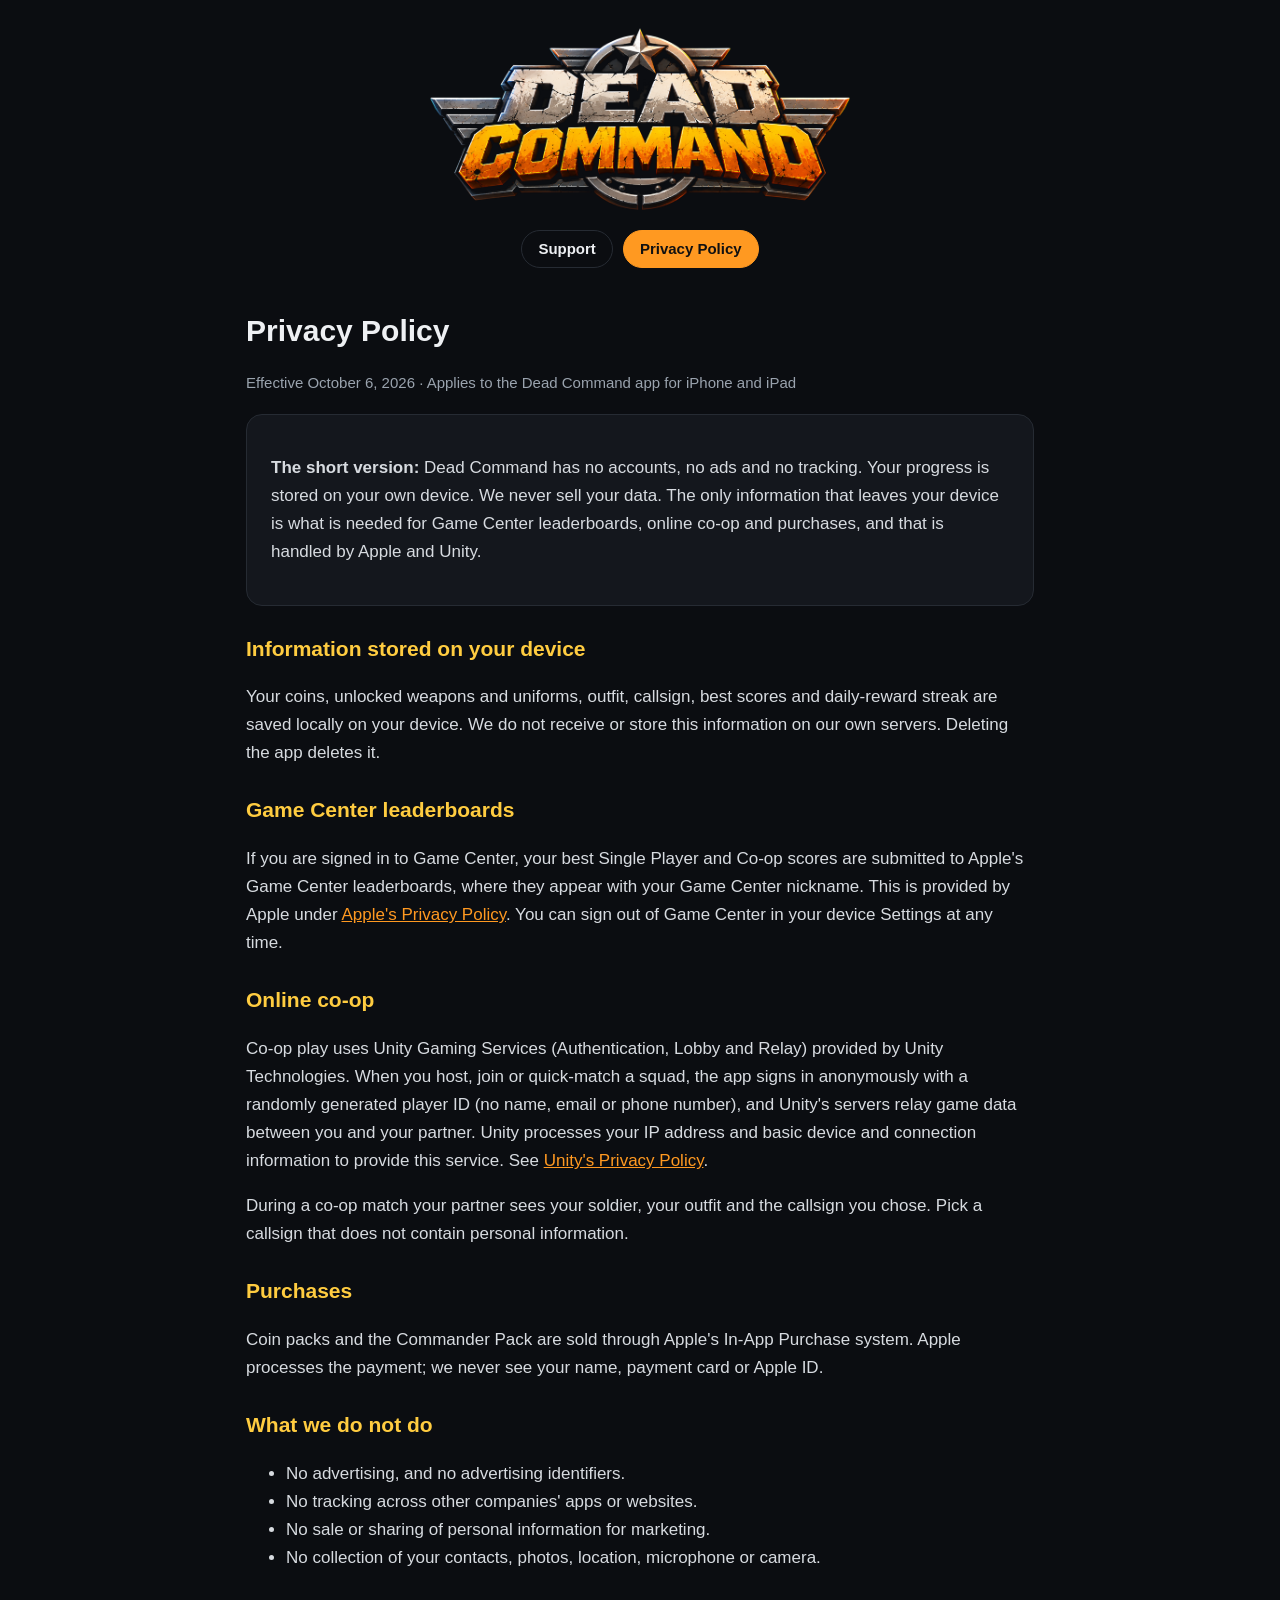
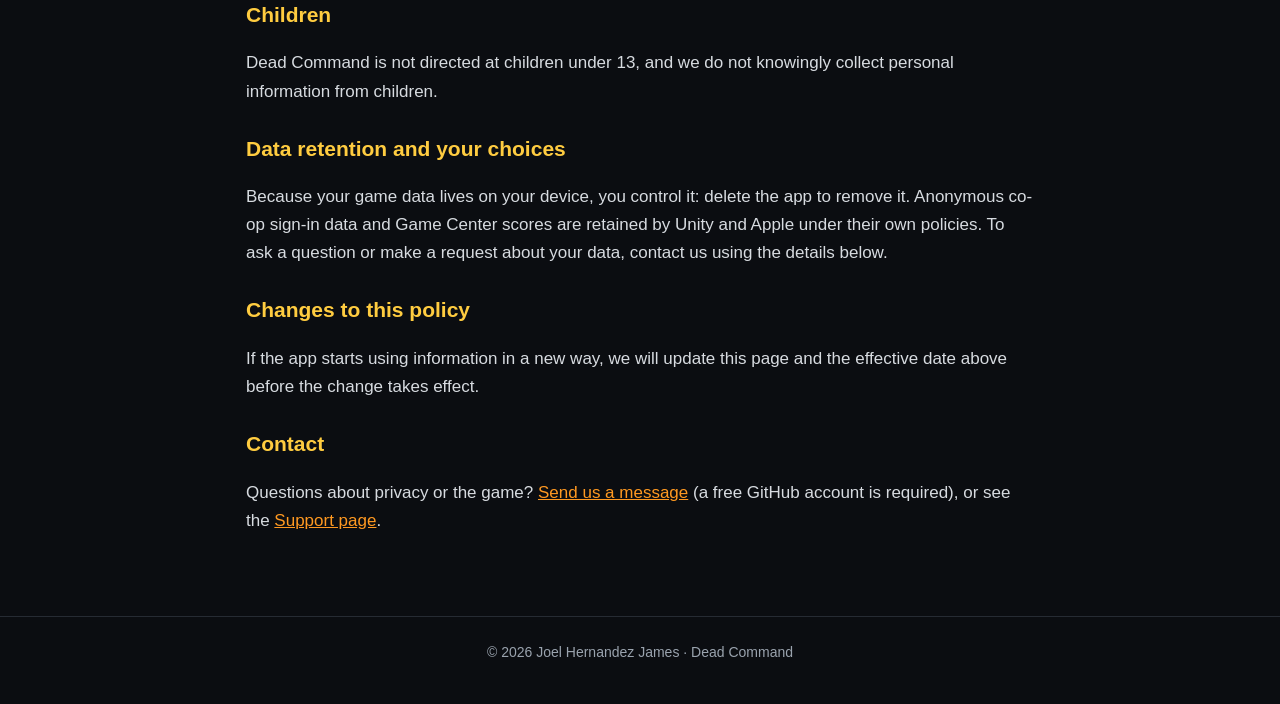
==== privacy.html @ 5d00bf26 "Dead Command support and privacy policy pages" ====
<!doctype html>
<html lang="en">
<head>
<meta charset="utf-8">
<meta name="viewport" content="width=device-width, initial-scale=1">
<title>Dead Command · Privacy Policy</title>
<link rel="icon" href="assets/icon.png">
<link rel="stylesheet" href="style.css">
</head>
<body>
<header>
  <a href="./"><img class="logo" src="assets/logo.png" alt="Dead Command"></a>
  <nav><a href="./">Support</a><a class="on" href="privacy.html">Privacy Policy</a></nav>
</header>
<main>
  <h1>Privacy Policy</h1>
  <p class="muted">Effective October 6, 2026 · Applies to the Dead Command app for iPhone and iPad</p>

  <div class="card">
    <p><strong>The short version:</strong> Dead Command has no accounts, no ads and no tracking. Your progress is stored on your own device. We never sell your data. The only information that leaves your device is what is needed for Game Center leaderboards, online co-op and purchases, and that is handled by Apple and Unity.</p>
  </div>

  <h2>Information stored on your device</h2>
  <p>Your coins, unlocked weapons and uniforms, outfit, callsign, best scores and daily-reward streak are saved locally on your device. We do not receive or store this information on our own servers. Deleting the app deletes it.</p>

  <h2>Game Center leaderboards</h2>
  <p>If you are signed in to Game Center, your best Single Player and Co-op scores are submitted to Apple's Game Center leaderboards, where they appear with your Game Center nickname. This is provided by Apple under <a href="https://www.apple.com/legal/privacy/">Apple's Privacy Policy</a>. You can sign out of Game Center in your device Settings at any time.</p>

  <h2>Online co-op</h2>
  <p>Co-op play uses Unity Gaming Services (Authentication, Lobby and Relay) provided by Unity Technologies. When you host, join or quick-match a squad, the app signs in anonymously with a randomly generated player ID (no name, email or phone number), and Unity's servers relay game data between you and your partner. Unity processes your IP address and basic device and connection information to provide this service. See <a href="https://unity.com/legal/privacy-policy">Unity's Privacy Policy</a>.</p>
  <p>During a co-op match your partner sees your soldier, your outfit and the callsign you chose. Pick a callsign that does not contain personal information.</p>

  <h2>Purchases</h2>
  <p>Coin packs and the Commander Pack are sold through Apple's In-App Purchase system. Apple processes the payment; we never see your name, payment card or Apple ID.</p>

  <h2>What we do not do</h2>
  <ul>
    <li>No advertising, and no advertising identifiers.</li>
    <li>No tracking across other companies' apps or websites.</li>
    <li>No sale or sharing of personal information for marketing.</li>
    <li>No collection of your contacts, photos, location, microphone or camera.</li>
  </ul>

  <h2>Children</h2>
  <p>Dead Command is not directed at children under 13, and we do not knowingly collect personal information from children.</p>

  <h2>Data retention and your choices</h2>
  <p>Because your game data lives on your device, you control it: delete the app to remove it. Anonymous co-op sign-in data and Game Center scores are retained by Unity and Apple under their own policies. To ask a question or make a request about your data, contact us using the details below.</p>

  <h2>Changes to this policy</h2>
  <p>If the app starts using information in a new way, we will update this page and the effective date above before the change takes effect.</p>

  <h2>Contact</h2>
  <p>Questions about privacy or the game? <a href="https://github.com/JoelHJames1/deadcommand/issues/new">Send us a message</a> (a free GitHub account is required), or see the <a href="./">Support page</a>.</p>
</main>
<footer>© 2026 Joel Hernandez James · Dead Command</footer>
</body>
</html>
---- style.css ----
:root { --bg: #0b0d11; --panel: #14171d; --line: #262b33; --text: #eef0f3; --muted: #9aa3ae; --accent: #ff9921; --gold: #ffcc40; }
* { box-sizing: border-box; }
body { margin: 0; background: var(--bg); color: var(--text); font: 17px/1.65 -apple-system, BlinkMacSystemFont, "Segoe UI", Roboto, Helvetica, Arial, sans-serif; }
a { color: var(--accent); }
header { text-align: center; padding: 28px 16px 8px; }
header img.logo { width: min(420px, 80vw); height: auto; }
nav { display: flex; gap: 10px; justify-content: center; flex-wrap: wrap; margin: 10px 0 0; }
nav a { color: var(--text); text-decoration: none; border: 1px solid var(--line); padding: 6px 16px; border-radius: 999px; font-weight: 600; font-size: 15px; }
nav a.on { background: var(--accent); color: #111; border-color: var(--accent); }
main { max-width: 820px; margin: 0 auto; padding: 8px 16px 64px; }
.hero { width: 100%; border-radius: 16px; border: 1px solid var(--line); margin: 18px 0 8px; display: block; }
.card { background: var(--panel); border: 1px solid var(--line); border-radius: 16px; padding: 22px 24px; margin: 18px 0; }
h1 { font-size: 30px; margin: 22px 0 4px; }
h2 { font-size: 21px; margin: 26px 0 6px; color: var(--gold); }
p, li { color: #d7dbe0; }
.muted { color: var(--muted); font-size: 15px; }
.app { display: flex; gap: 16px; align-items: center; }
.app img { width: 72px; height: 72px; border-radius: 16px; }
footer { text-align: center; color: var(--muted); font-size: 14px; padding: 24px 16px 40px; border-top: 1px solid var(--line); }
details { border-top: 1px solid var(--line); padding: 12px 0; }
details summary { cursor: pointer; font-weight: 600; }
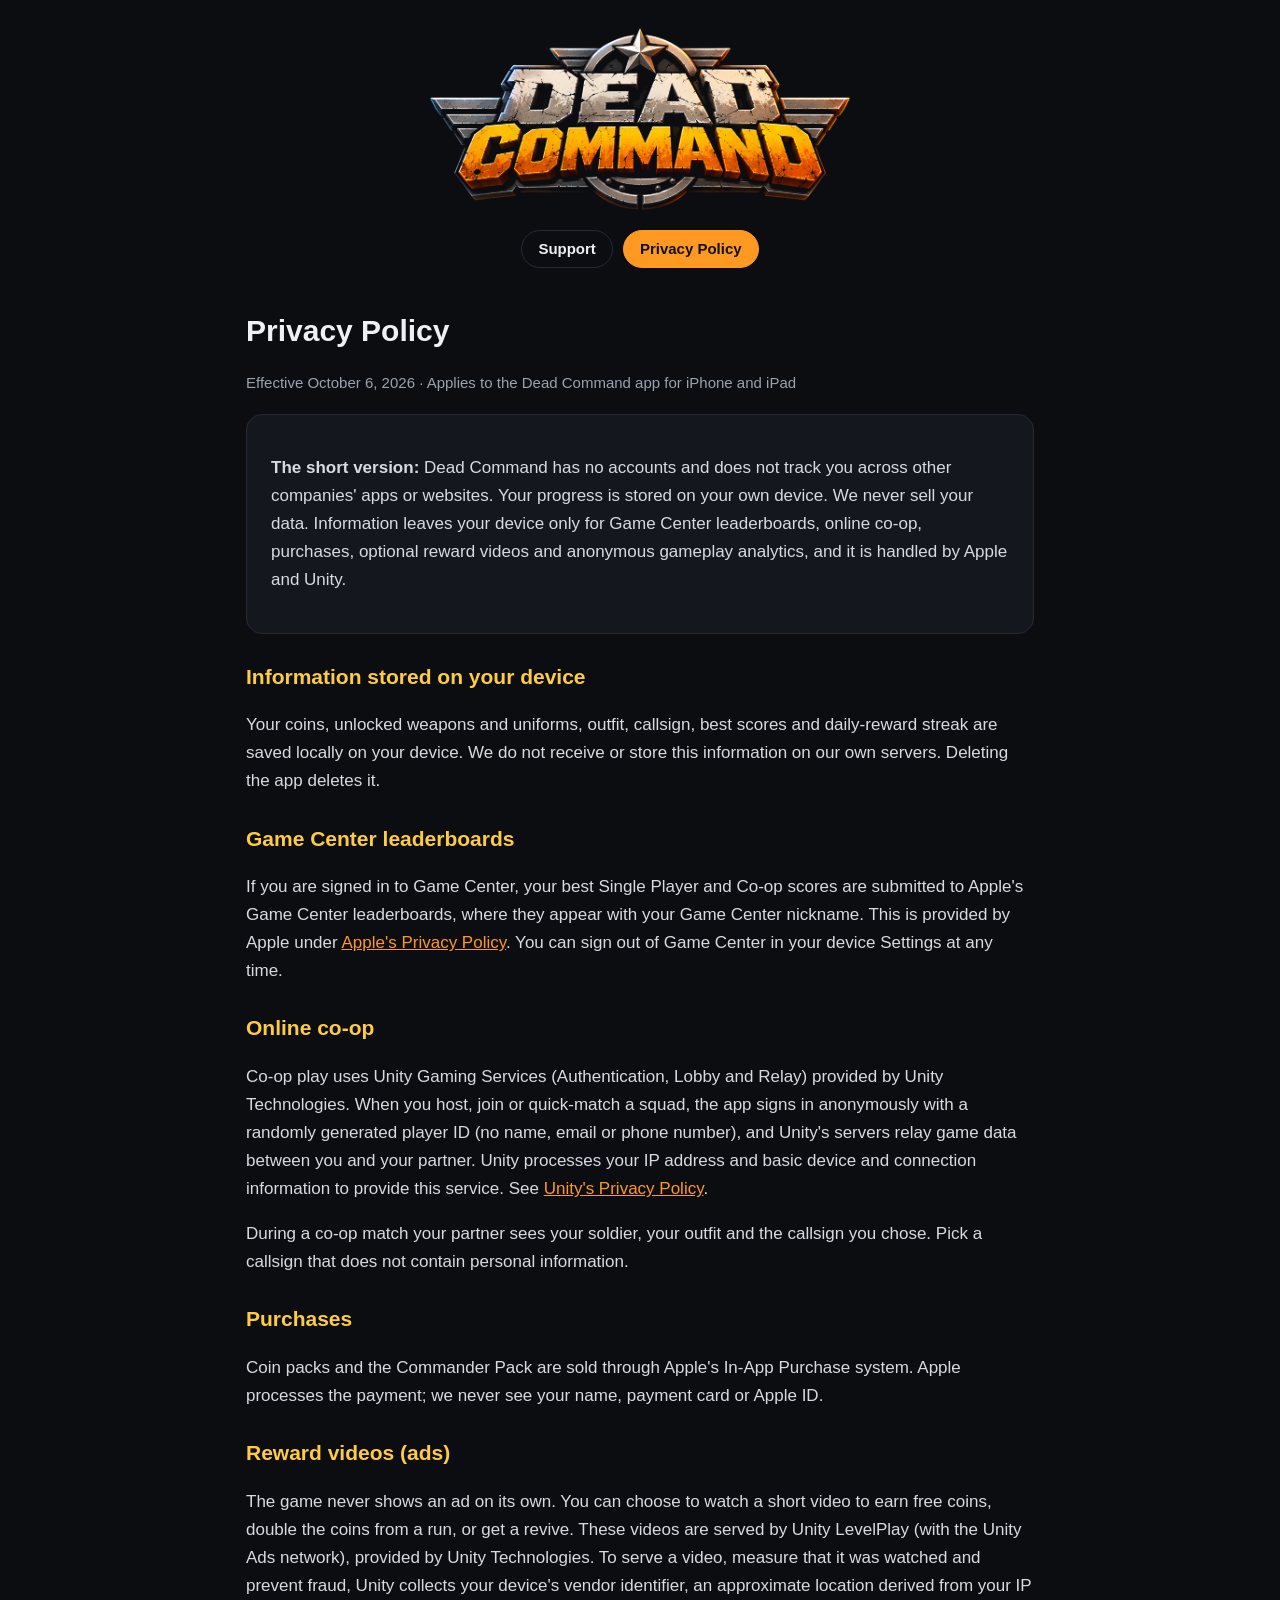
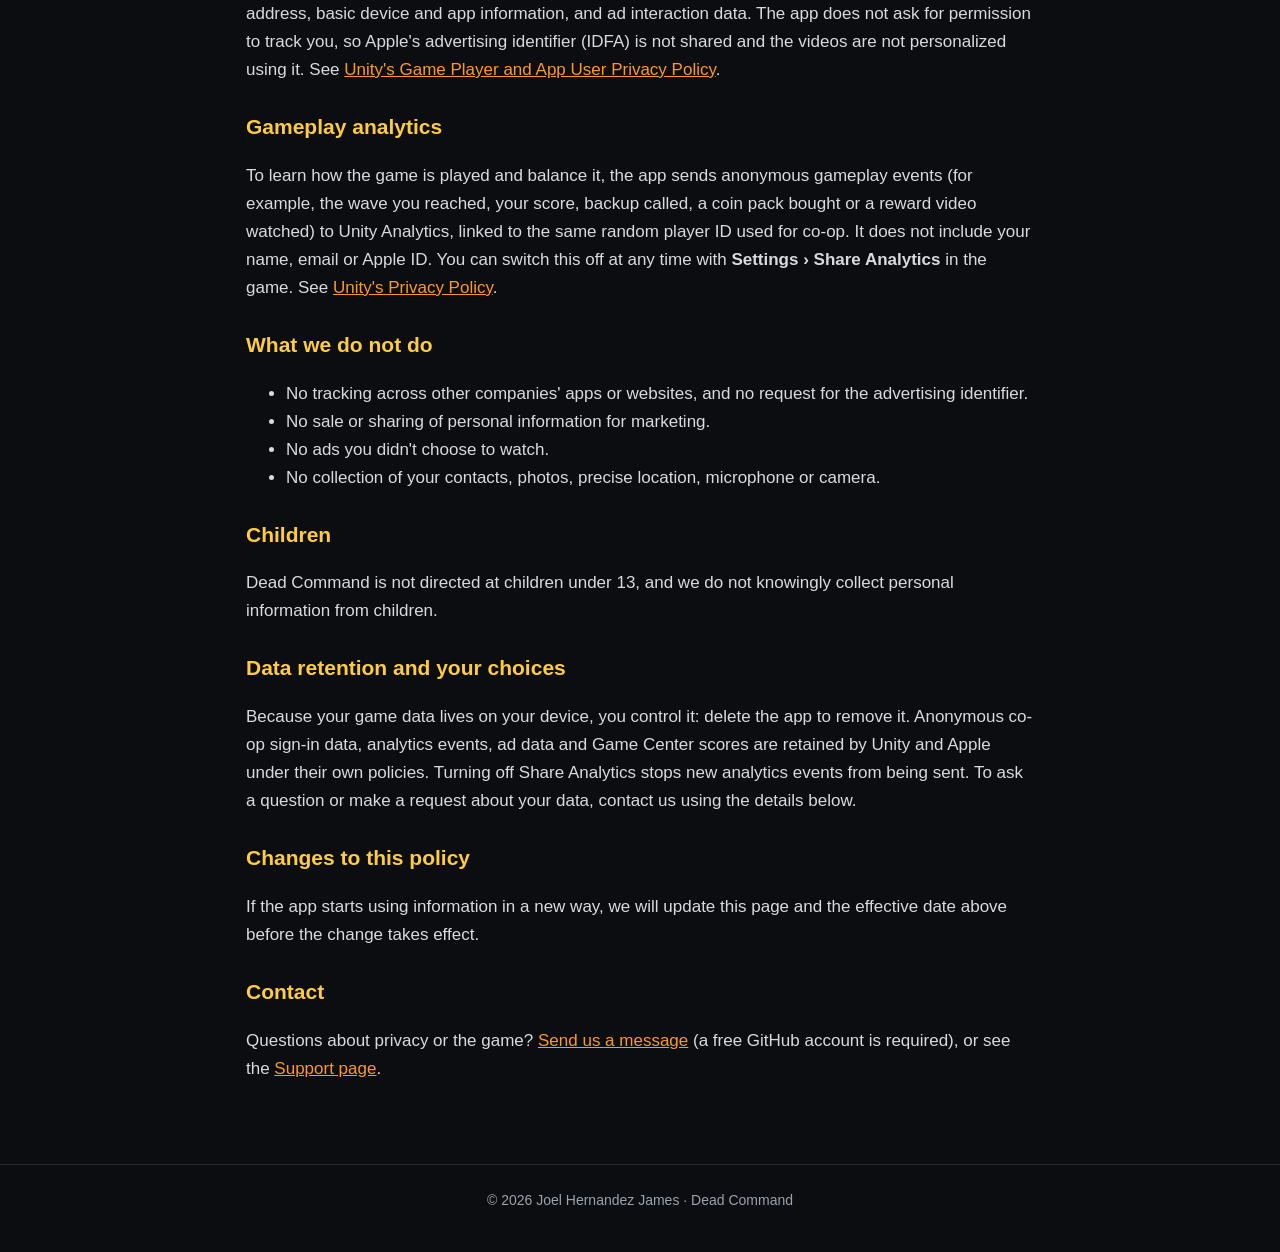
==== commit 32c9bee9: "Privacy policy: opt-in reward videos and gameplay analytics" ====
--- a/privacy.html
+++ b/privacy.html
@@ -17,7 +17,7 @@
   <p class="muted">Effective October 6, 2026 · Applies to the Dead Command app for iPhone and iPad</p>
 
   <div class="card">
-    <p><strong>The short version:</strong> Dead Command has no accounts, no ads and no tracking. Your progress is stored on your own device. We never sell your data. The only information that leaves your device is what is needed for Game Center leaderboards, online co-op and purchases, and that is handled by Apple and Unity.</p>
+    <p><strong>The short version:</strong> Dead Command has no accounts and does not track you across other companies' apps or websites. Your progress is stored on your own device. We never sell your data. Information leaves your device only for Game Center leaderboards, online co-op, purchases, optional reward videos and anonymous gameplay analytics, and it is handled by Apple and Unity.</p>
   </div>
 
   <h2>Information stored on your device</h2>
@@ -33,19 +33,25 @@
   <h2>Purchases</h2>
   <p>Coin packs and the Commander Pack are sold through Apple's In-App Purchase system. Apple processes the payment; we never see your name, payment card or Apple ID.</p>
 
+  <h2>Reward videos (ads)</h2>
+  <p>The game never shows an ad on its own. You can choose to watch a short video to earn free coins, double the coins from a run, or get a revive. These videos are served by Unity LevelPlay (with the Unity Ads network), provided by Unity Technologies. To serve a video, measure that it was watched and prevent fraud, Unity collects your device's vendor identifier, an approximate location derived from your IP address, basic device and app information, and ad interaction data. The app does not ask for permission to track you, so Apple's advertising identifier (IDFA) is not shared and the videos are not personalized using it. See <a href="https://unity.com/legal/game-player-and-app-user-privacy-policy">Unity's Game Player and App User Privacy Policy</a>.</p>
+
+  <h2>Gameplay analytics</h2>
+  <p>To learn how the game is played and balance it, the app sends anonymous gameplay events (for example, the wave you reached, your score, backup called, a coin pack bought or a reward video watched) to Unity Analytics, linked to the same random player ID used for co-op. It does not include your name, email or Apple ID. You can switch this off at any time with <strong>Settings › Share Analytics</strong> in the game. See <a href="https://unity.com/legal/privacy-policy">Unity's Privacy Policy</a>.</p>
+
   <h2>What we do not do</h2>
   <ul>
-    <li>No advertising, and no advertising identifiers.</li>
-    <li>No tracking across other companies' apps or websites.</li>
+    <li>No tracking across other companies' apps or websites, and no request for the advertising identifier.</li>
     <li>No sale or sharing of personal information for marketing.</li>
-    <li>No collection of your contacts, photos, location, microphone or camera.</li>
+    <li>No ads you didn't choose to watch.</li>
+    <li>No collection of your contacts, photos, precise location, microphone or camera.</li>
   </ul>
 
   <h2>Children</h2>
   <p>Dead Command is not directed at children under 13, and we do not knowingly collect personal information from children.</p>
 
   <h2>Data retention and your choices</h2>
-  <p>Because your game data lives on your device, you control it: delete the app to remove it. Anonymous co-op sign-in data and Game Center scores are retained by Unity and Apple under their own policies. To ask a question or make a request about your data, contact us using the details below.</p>
+  <p>Because your game data lives on your device, you control it: delete the app to remove it. Anonymous co-op sign-in data, analytics events, ad data and Game Center scores are retained by Unity and Apple under their own policies. Turning off Share Analytics stops new analytics events from being sent. To ask a question or make a request about your data, contact us using the details below.</p>
 
   <h2>Changes to this policy</h2>
   <p>If the app starts using information in a new way, we will update this page and the effective date above before the change takes effect.</p>
